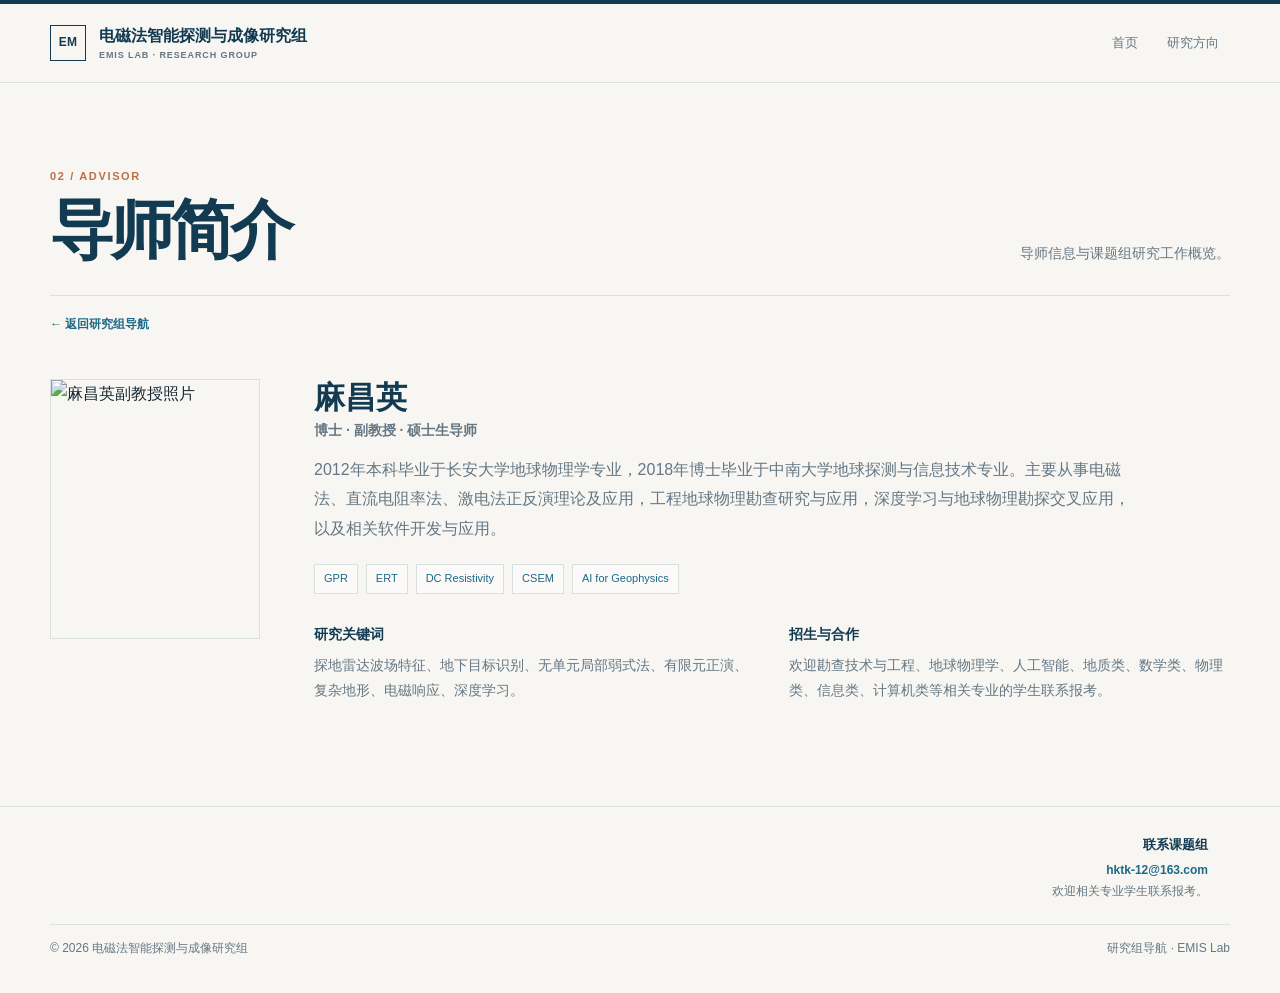
==== advisor.html @ a708b126 "Add advisor.html to EMIS Lab site" ====
<!doctype html>
<html lang="zh-CN"><head><meta charset="utf-8" /><meta name="viewport" content="width=device-width, initial-scale=1" /><meta name="description" content="麻昌英副教授简介" /><title>导师简介 · EMIS Lab</title><link rel="icon" href="favicon.svg" /><link rel="stylesheet" href="styles.css" /></head>
<body><header class="site-header"><div class="wrap header-inner"><a class="brand" href="index.html"><span class="brand-mark">EM</span><span>电磁法智能探测与成像研究组<small>EMIS Lab · Research Group</small></span></a><nav class="top-nav"><a href="index.html">首页</a><a href="research.html">研究方向</a><a href="contact.html">联系</a></nav></div></header>
<main class="page wrap"><div class="page-head"><div><div class="page-label">02 / Advisor</div><h1>导师简介</h1></div><p class="page-intro">导师信息与课题组研究工作概览。</p></div><a class="back-link" href="index.html">← 返回研究组导航</a><div class="content"><div class="advisor-grid"><img class="advisor-photo" src="advisor.png" alt="麻昌英副教授照片" /><div class="advisor-main"><h2>麻昌英<span>博士 · 副教授 · 硕士生导师</span></h2><p class="lead">2012年本科毕业于长安大学地球物理学专业，2018年博士毕业于中南大学地球探测与信息技术专业。主要从事电磁法、直流电阻率法、激电法正反演理论及应用，工程地球物理勘查研究与应用，深度学习与地球物理勘探交叉应用，以及相关软件开发与应用。</p><div class="tags"><span>GPR</span><span>ERT</span><span>DC Resistivity</span><span>CSEM</span><span>AI for Geophysics</span></div><div class="two-col"><div><h3>研究关键词</h3><p>探地雷达波场特征、地下目标识别、无单元局部弱式法、有限元正演、复杂地形、电磁响应、深度学习。</p></div><div><h3>招生与合作</h3><p>欢迎勘查技术与工程、地球物理学、人工智能、地质类、数学类、物理类、信息类、计算机类等相关专业的学生联系报考。</p></div></div></div></div></div></main>
<footer class="site-footer"><div class="wrap footer-row"><div class="footer-contact"><strong>联系课题组</strong><a href="mailto:hktk-12@163.com">hktk-12@163.com</a><div>欢迎相关专业学生联系报考。</div></div><div class="footer-meta"><span>© 2026 电磁法智能探测与成像研究组</span><span><a href="index.html">研究组导航</a> · EMIS Lab</span></div></div></footer></body></html>
---- styles.css ----
:root { --ink:#172a35; --muted:#657783; --paper:#f7f6f2; --card:#fff; --line:#d8e0e2; --navy:#123b52; --blue:#1d6988; --rust:#bf7047; --soft-blue:#e9f0f1; --max:1180px; }
* { box-sizing:border-box; }
html { scroll-behavior:smooth; }
body { margin:0; color:var(--ink); background:var(--paper); font-family:"Noto Sans SC","PingFang SC","Microsoft YaHei",sans-serif; font-size:16px; line-height:1.75; }
a { color:inherit; text-decoration:none; }
a:focus-visible { outline:3px solid var(--rust); outline-offset:3px; }
.wrap { width:min(calc(100% - 56px),var(--max)); margin:0 auto; }
.site-header { position:sticky; top:0; z-index:10; border-top:4px solid var(--navy); border-bottom:1px solid var(--line); background:rgba(247,246,242,.94); backdrop-filter:blur(12px); }
.header-inner { min-height:78px; display:flex; align-items:center; justify-content:space-between; gap:30px; }
.brand { display:inline-flex; align-items:center; gap:13px; color:var(--navy); font-weight:800; line-height:1.3; }
.brand-mark { width:36px; height:36px; display:grid; place-items:center; border:1px solid var(--navy); color:var(--navy); font-size:12px; letter-spacing:.03em; }
.brand small { display:block; margin-top:4px; color:var(--muted); font-size:9px; font-weight:700; letter-spacing:.1em; line-height:1; text-transform:uppercase; }
.top-nav { display:flex; flex-wrap:wrap; justify-content:flex-end; gap:7px; color:var(--muted); font-size:13px; }
.top-nav a { padding:7px 10px; border:1px solid transparent; }
.top-nav a:hover { border-color:var(--line); color:var(--navy); background:#fff; }
.top-nav a[href="contact.html"] { display:none; }
.home { padding-top:66px; }
.home-hero { display:grid; grid-template-columns:minmax(0,1.15fr) minmax(330px,.85fr); gap:72px; align-items:stretch; padding:30px 0 70px; border-bottom:1px solid var(--line); }
.eyebrow,.section-kicker,.page-label { color:var(--rust); font-size:11px; font-weight:800; letter-spacing:.15em; text-transform:uppercase; }
h1,h2,h3,p { margin-top:0; }
.home-intro h1 { max-width:780px; margin:17px 0 22px; color:var(--navy); font-family:"Noto Serif SC","Songti SC","STSong",serif; font-size:clamp(3rem,7vw,6.4rem); font-weight:600; letter-spacing:-.07em; line-height:1.04; }
.home-intro > p { max-width:680px; color:var(--muted); font-size:18px; line-height:1.9; }
.home-meta { display:flex; flex-wrap:wrap; gap:9px; margin-top:27px; color:var(--blue); font-size:12px; }
.home-meta span { padding:5px 10px; border:1px solid var(--line); background:rgba(255,255,255,.45); }
.hero-visual { position:relative; min-height:315px; overflow:hidden; padding:26px; color:#fff; background:var(--navy); }
.hero-visual::before { position:absolute; inset:0; content:""; opacity:.26; background:linear-gradient(rgba(255,255,255,.18) 1px,transparent 1px),linear-gradient(90deg,rgba(255,255,255,.18) 1px,transparent 1px); background-size:34px 34px; }
.hero-visual::after { position:absolute; width:270px; height:270px; right:-70px; bottom:-110px; content:""; border:1px solid rgba(255,255,255,.25); border-radius:50%; box-shadow:0 0 0 24px rgba(255,255,255,.05),0 0 0 50px rgba(255,255,255,.04); }
.visual-label,.visual-content,.signal-line { position:relative; z-index:1; }
.visual-label { color:#d5e5e6; font-size:11px; font-weight:800; letter-spacing:.14em; text-transform:uppercase; }
.visual-content { margin-top:68px; }
.visual-content strong { display:block; max-width:290px; color:#fff; font-family:"Noto Serif SC","Songti SC","STSong",serif; font-size:33px; font-weight:500; line-height:1.25; }
.visual-content span { display:block; margin-top:15px; color:#b9ced2; font-size:13px; }
.signal-line { position:absolute; left:26px; right:26px; bottom:35px; height:45px; opacity:.9; background:linear-gradient(155deg,transparent 0 7%,#e3a06d 7.5% 8%,transparent 8.5% 16%,#6fb6c7 16.5% 17%,transparent 17.5% 29%,#e3a06d 29.5% 30%,transparent 30.5% 46%,#6fb6c7 46.5% 47%,transparent 47.5% 65%,#e3a06d 65.5% 66%,transparent 66.5% 79%,#6fb6c7 79.5% 80%,transparent 80.5%); }
.directory { padding:62px 0 80px; }
.directory-heading { display:flex; align-items:end; justify-content:space-between; gap:25px; }
.directory h2 { margin:8px 0 0; color:var(--navy); font-size:clamp(2rem,4vw,3.2rem); letter-spacing:-.05em; line-height:1.15; }
.directory-heading p { max-width:360px; margin:0; color:var(--muted); font-size:14px; text-align:right; }
.directory-grid { display:grid; grid-template-columns:repeat(4,1fr); gap:1px; margin-top:30px; border-top:2px solid var(--navy); border-left:1px solid var(--line); }
.directory-card { min-height:168px; display:flex; flex-direction:column; padding:20px 21px; border-right:1px solid var(--line); border-bottom:1px solid var(--line); background:rgba(255,255,255,.28); transition:transform .16s ease,background .16s ease; }
.directory-card:hover { transform:translateY(-3px); background:var(--card); }
.directory-card span { color:var(--rust); font-size:11px; font-weight:800; letter-spacing:.1em; }
.directory-card strong { margin-top:27px; color:var(--navy); font-size:19px; line-height:1.35; }
.directory-card small { margin-top:7px; color:var(--muted); font-size:12px; line-height:1.6; }
.directory-card .card-arrow { margin-top:auto; color:var(--blue); font-size:18px; line-height:1; text-align:right; }
.home-note { display:grid; grid-template-columns:1fr 1fr 1fr; gap:1px; border-top:1px solid var(--line); background:var(--line); }
.home-note div { padding:16px 18px; background:var(--paper); }
.home-note strong { display:block; color:var(--navy); font-size:14px; }
.home-note span { color:var(--muted); font-size:12px; }
.page { padding:54px 0 90px; }
.page-head { display:flex; justify-content:space-between; align-items:end; gap:35px; padding:30px 0 30px; border-bottom:1px solid var(--line); }
.page-head h1 { max-width:820px; margin:10px 0 0; color:var(--navy); font-family:"Noto Serif SC","Songti SC","STSong",serif; font-size:clamp(2.5rem,5vw,4.8rem); font-weight:600; letter-spacing:-.065em; line-height:1.08; }
.page-intro { max-width:390px; margin:0; color:var(--muted); font-size:14px; }
.back-link { display:inline-block; margin:18px 0 0; color:var(--blue); font-size:12px; font-weight:800; }
.content { padding-top:42px; }
.research-grid { display:grid; grid-template-columns:repeat(3,1fr); border-top:2px solid var(--navy); }
.research-card { min-height:245px; padding:24px; border-right:1px solid var(--line); border-bottom:1px solid var(--line); background:rgba(255,255,255,.42); }
.research-card:last-child { border-right:0; }
.card-no { color:var(--rust); font-size:11px; font-weight:800; letter-spacing:.1em; }
.research-card h2 { margin:30px 0 10px; color:var(--navy); font-size:21px; line-height:1.35; }
.research-card p { margin:0; color:var(--muted); font-size:14px; }
.card-tag { margin-top:17px; color:var(--blue); font-size:11px; font-weight:800; letter-spacing:.06em; }
.advisor-grid { display:grid; grid-template-columns:220px minmax(0,1fr); gap:44px; align-items:start; }
.advisor-photo { width:210px; aspect-ratio:214 / 265; object-fit:cover; border:1px solid var(--line); filter:saturate(.9); }
.advisor-main h2 { margin:0 0 15px; color:var(--navy); font-size:31px; line-height:1.25; }
.advisor-main h2 span { display:block; margin-top:4px; color:var(--muted); font-size:14px; font-weight:600; }
.lead { max-width:820px; color:var(--muted); font-size:16px; line-height:1.85; }
.tags { display:flex; flex-wrap:wrap; gap:8px; margin:21px 0 28px; }
.tags span { padding:4px 9px; border:1px solid var(--line); color:var(--blue); background:rgba(255,255,255,.4); font-size:11px; }
.two-col { display:grid; grid-template-columns:1fr 1fr; gap:34px; margin-top:25px; }
.two-col h3 { margin:0 0 7px; color:var(--navy); font-size:14px; }
.two-col p { color:var(--muted); font-size:14px; }
.projects-list { display:grid; grid-template-columns:1fr 1fr; gap:0 32px; margin:0; padding:0; list-style:none; border-top:2px solid var(--navy); counter-reset:project; }
.projects-list li { display:grid; grid-template-columns:28px minmax(0,1fr); gap:8px; padding:12px 0; border-bottom:1px solid var(--line); color:var(--muted); font-size:14px; line-height:1.65; }
.projects-list li::before { counter-increment:project; content:counter(project); color:var(--rust); font-weight:800; }
.projects-list strong { color:var(--ink); font-weight:600; }
.publication { display:grid; grid-template-columns:64px minmax(0,1fr) auto; gap:18px; align-items:start; padding:20px 0; border-top:1px solid var(--line); }
.publication:last-child { border-bottom:1px solid var(--line); }
.pub-year { color:var(--rust); font-size:12px; font-weight:800; }
.publication h2 { margin:0 0 6px; color:var(--ink); font-size:17px; line-height:1.5; }
.publication p { margin:0; color:var(--muted); font-size:14px; line-height:1.65; }
.publication strong { color:var(--ink); }
.pub-link { color:var(--blue); font-size:11px; font-weight:800; letter-spacing:.04em; white-space:nowrap; }
.pub-link::after { content:" ↗"; }
.patent-list { border-top:2px solid var(--navy); }
.patent-row { display:grid; grid-template-columns:minmax(260px,1.5fr) 1fr 100px; gap:15px; padding:14px 0; border-bottom:1px solid var(--line); color:var(--muted); font-size:14px; }
.patent-row strong { color:var(--ink); }
.patent-row small { display:block; margin-top:3px; color:var(--muted); font-size:12px; }
.note { margin:20px 0 0; color:var(--muted); font-size:14px; }
.awards-list { border-top:2px solid var(--navy); }
.award { display:grid; grid-template-columns:80px minmax(0,1fr) 80px; gap:18px; padding:15px 0; border-bottom:1px solid var(--line); }
.award-code,.award-year { color:var(--rust); font-size:12px; font-weight:800; }
.award-title { color:var(--ink); font-size:15px; }
.award-year { text-align:right; }
.placeholder { padding:27px; border:1px solid var(--line); border-left:3px solid var(--navy); background:var(--soft-blue); }
.placeholder strong { display:block; color:var(--navy); font-size:18px; }
.placeholder p { margin:6px 0 0; color:var(--muted); font-size:14px; }
.resource-grid { display:grid; grid-template-columns:1fr 1fr; gap:18px; }
.resource { padding:24px; border:1px solid var(--line); background:rgba(255,255,255,.42); }
.resource h2 { margin:22px 0 7px; color:var(--navy); font-size:20px; }
.resource p { margin:0; color:var(--muted); font-size:14px; }
.resource-link { display:inline-block; margin-top:15px; color:var(--blue); font-size:12px; font-weight:800; }
.contact-box { max-width:800px; padding:30px; border:1px solid var(--line); border-left:3px solid var(--navy); background:rgba(255,255,255,.45); }
.contact-box h2 { margin:9px 0 8px; color:var(--navy); font-size:28px; }
.contact-box p { color:var(--muted); }
.contact-box a,.footer-contact a { color:var(--blue); font-weight:800; }
.site-footer { padding:27px 0 34px; border-top:1px solid var(--line); color:var(--muted); font-size:12px; }
.footer-row { display:grid; grid-template-columns:1fr auto; gap:22px; align-items:end; }
.footer-contact { text-align:right; }
.footer-contact strong { display:block; margin-bottom:3px; color:var(--navy); font-size:13px; }
.footer-meta { grid-column:1 / -1; display:flex; justify-content:space-between; gap:20px; padding-top:13px; border-top:1px solid var(--line); }
@media (max-width:900px) {
  .wrap { width:min(calc(100% - 40px),var(--max)); }
  .home-hero { grid-template-columns:1fr; gap:38px; }
  .hero-visual { max-width:none; min-height:260px; }
  .directory-grid { grid-template-columns:repeat(2,1fr); }
  .page-head { display:block; }
  .page-intro { margin-top:14px; }
}
@media (max-width:680px) {
  .wrap { width:min(calc(100% - 32px),var(--max)); }
  .header-inner { min-height:68px; align-items:flex-start; padding:14px 0; }
  .top-nav { gap:2px; }
  .top-nav a { padding:5px 7px; }
  .brand small { font-size:8px; }
  .home { padding-top:35px; }
  .home-hero { padding-top:20px; }
  .home-intro h1 { font-size:clamp(2.8rem,14vw,4.7rem); }
  .home-intro > p { font-size:16px; }
  .directory-heading { display:block; }
  .directory-heading p { margin-top:11px; text-align:left; }
  .directory-grid,.research-grid,.projects-list,.resource-grid { grid-template-columns:1fr; }
  .research-card { border-right:0; }
  .advisor-grid { grid-template-columns:1fr; gap:28px; }
  .advisor-photo { width:180px; }
  .two-col { grid-template-columns:1fr; gap:12px; }
  .publication { grid-template-columns:55px minmax(0,1fr); gap:12px; }
  .pub-link { grid-column:2; }
  .patent-row { grid-template-columns:1fr; gap:2px; }
  .award { grid-template-columns:56px minmax(0,1fr); gap:10px; }
  .award-year { grid-column:2; text-align:left; }
  .footer-row { grid-template-columns:1fr; gap:18px; }
  .footer-contact { text-align:left; }
  .footer-meta { display:block; }
  .footer-meta span { display:block; margin-top:4px; }
}
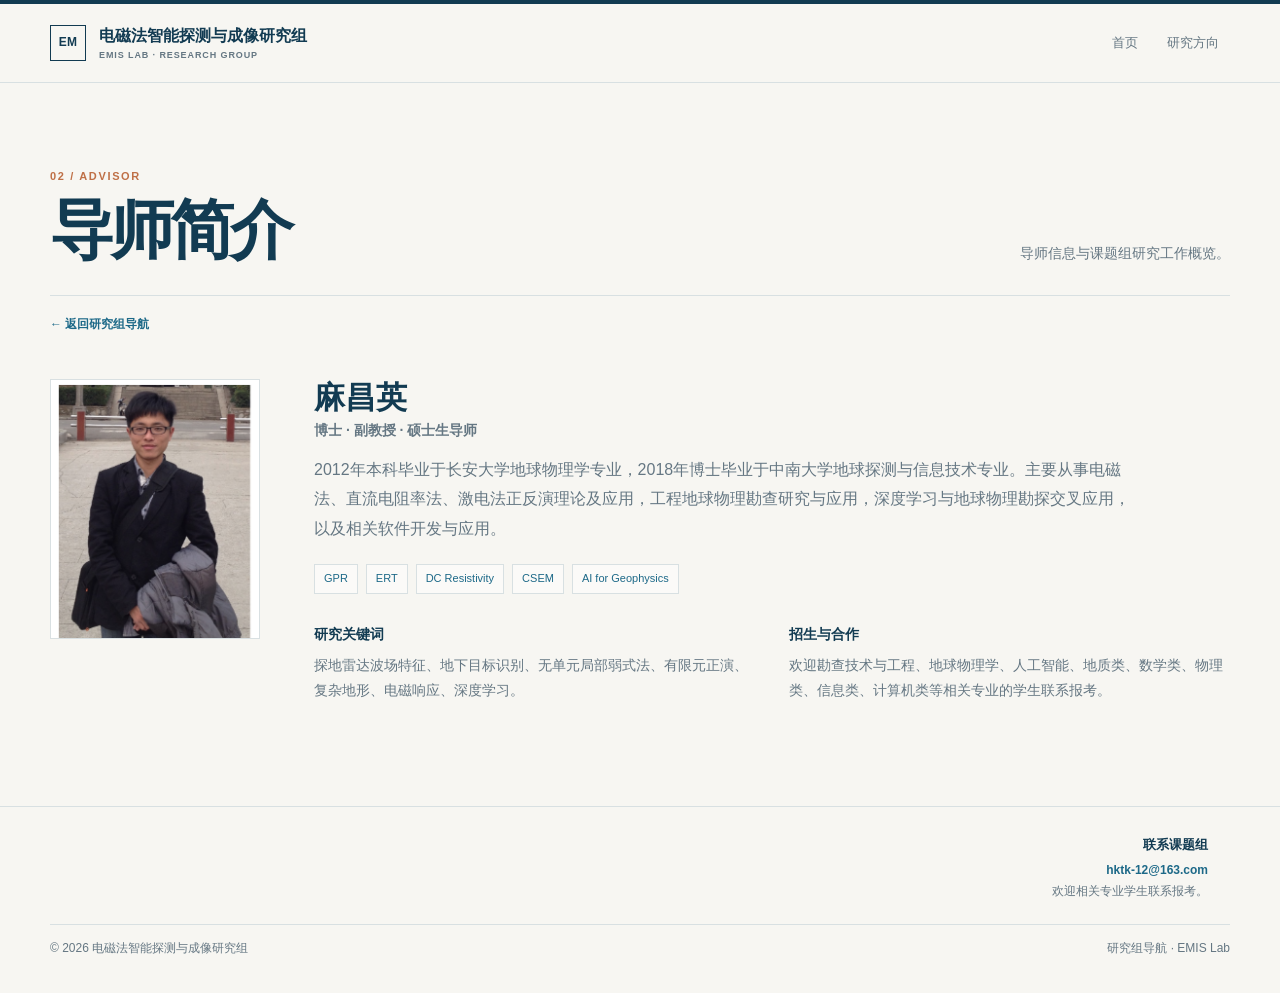
==== commit 611e5f37: "Use EMIS Lab favicon" ====
--- a/advisor.html
+++ b/advisor.html
@@ -1,5 +1,5 @@
 <!doctype html>
-<html lang="zh-CN"><head><meta charset="utf-8" /><meta name="viewport" content="width=device-width, initial-scale=1" /><meta name="description" content="麻昌英副教授简介" /><title>导师简介 · EMIS Lab</title><link rel="icon" href="favicon.svg" /><link rel="stylesheet" href="styles.css" /></head>
+<html lang="zh-CN"><head><meta charset="utf-8" /><meta name="viewport" content="width=device-width, initial-scale=1" /><meta name="description" content="麻昌英副教授简介" /><title>导师简介 · EMIS Lab</title><link rel="icon" href="favicon-emis.svg" /><link rel="stylesheet" href="styles.css" /></head>
 <body><header class="site-header"><div class="wrap header-inner"><a class="brand" href="index.html"><span class="brand-mark">EM</span><span>电磁法智能探测与成像研究组<small>EMIS Lab · Research Group</small></span></a><nav class="top-nav"><a href="index.html">首页</a><a href="research.html">研究方向</a><a href="contact.html">联系</a></nav></div></header>
 <main class="page wrap"><div class="page-head"><div><div class="page-label">02 / Advisor</div><h1>导师简介</h1></div><p class="page-intro">导师信息与课题组研究工作概览。</p></div><a class="back-link" href="index.html">← 返回研究组导航</a><div class="content"><div class="advisor-grid"><img class="advisor-photo" src="advisor.png" alt="麻昌英副教授照片" /><div class="advisor-main"><h2>麻昌英<span>博士 · 副教授 · 硕士生导师</span></h2><p class="lead">2012年本科毕业于长安大学地球物理学专业，2018年博士毕业于中南大学地球探测与信息技术专业。主要从事电磁法、直流电阻率法、激电法正反演理论及应用，工程地球物理勘查研究与应用，深度学习与地球物理勘探交叉应用，以及相关软件开发与应用。</p><div class="tags"><span>GPR</span><span>ERT</span><span>DC Resistivity</span><span>CSEM</span><span>AI for Geophysics</span></div><div class="two-col"><div><h3>研究关键词</h3><p>探地雷达波场特征、地下目标识别、无单元局部弱式法、有限元正演、复杂地形、电磁响应、深度学习。</p></div><div><h3>招生与合作</h3><p>欢迎勘查技术与工程、地球物理学、人工智能、地质类、数学类、物理类、信息类、计算机类等相关专业的学生联系报考。</p></div></div></div></div></div></main>
 <footer class="site-footer"><div class="wrap footer-row"><div class="footer-contact"><strong>联系课题组</strong><a href="mailto:hktk-12@163.com">hktk-12@163.com</a><div>欢迎相关专业学生联系报考。</div></div><div class="footer-meta"><span>© 2026 电磁法智能探测与成像研究组</span><span><a href="index.html">研究组导航</a> · EMIS Lab</span></div></div></footer></body></html>
